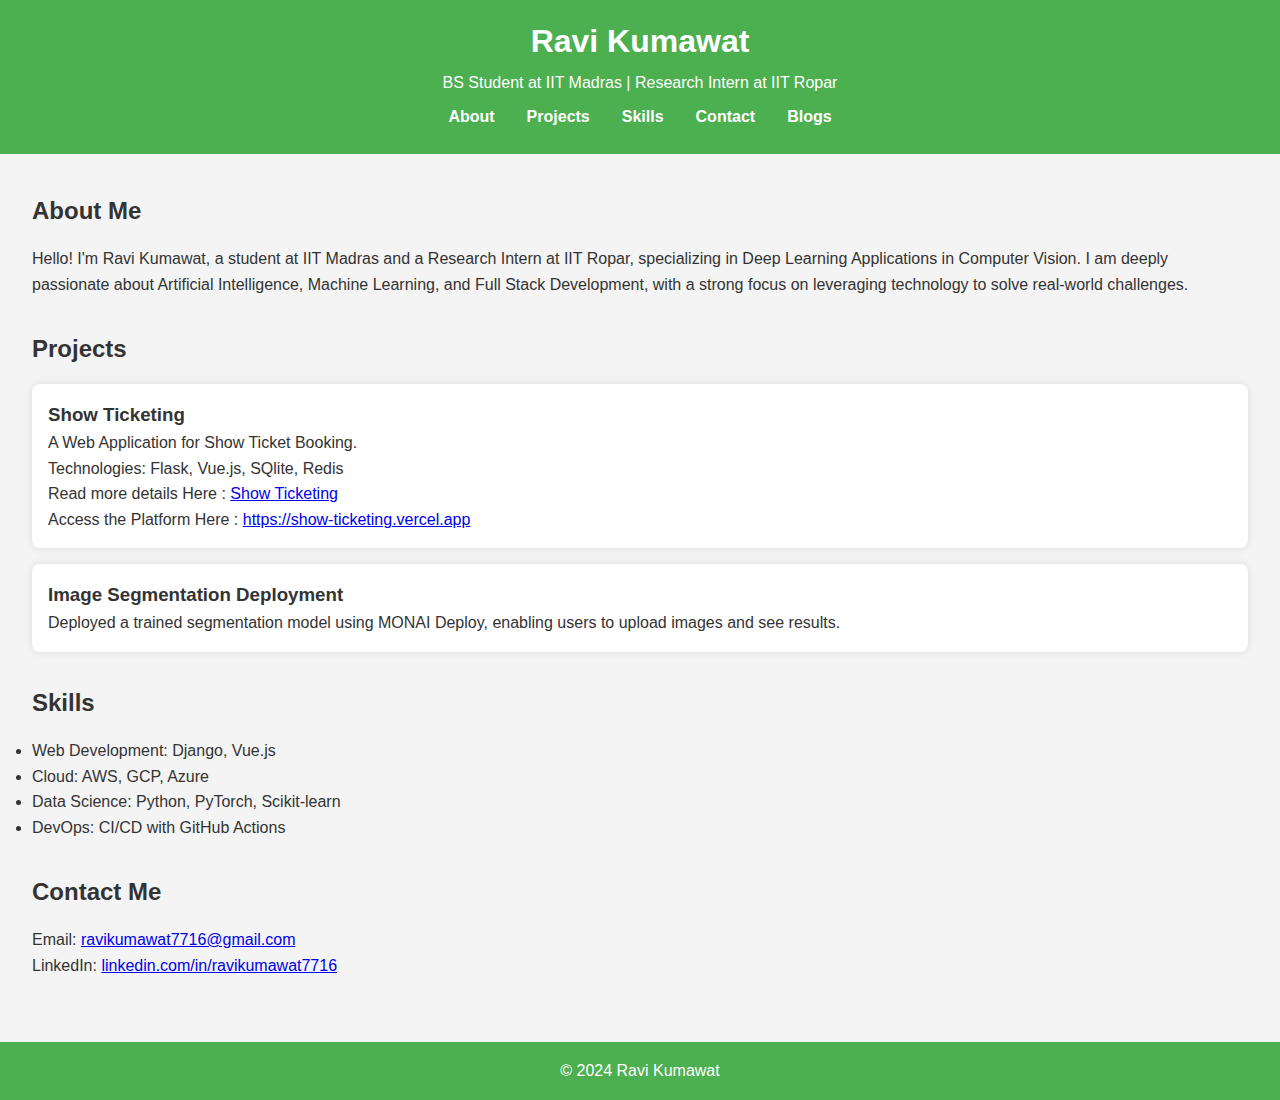
==== index.html @ 5e5f11fb "new version" ====
<!DOCTYPE html>
<html lang="en">
<head>
    <meta charset="UTF-8">
    <meta name="viewport" content="width=device-width, initial-scale=1.0">
    <meta name="description" content="Ravi Kumawat's Portfolio">
    <title>Ravi Kumawat | Portfolio</title>
    <link rel="stylesheet" href="styles.css">
</head>
<body>
    <header>
        <h1>Ravi Kumawat</h1>
        <p>BS Student at IIT Madras | Research Intern at IIT Ropar </p>
        <nav>
            <ul>
                <li><a href="#about">About</a></li>
                <li><a href="#projects">Projects</a></li>
                <li><a href="#skills">Skills</a></li>
                <li><a href="#contact">Contact</a></li>
                <li><a href="/blogs.html">Blogs</a></li>
                
            </ul>
        </nav>
    </header>

    <main>
        <section id="about">
            <h2>About Me</h2>
            <p>Hello! I'm Ravi Kumawat, a student at IIT Madras and a Research Intern at IIT Ropar, specializing in Deep Learning Applications in Computer Vision. I am deeply passionate about Artificial Intelligence, Machine Learning, and Full Stack Development, with a strong focus on leveraging technology to solve real-world challenges.</p>
        </section>

        <section id="projects">
            <h2>Projects</h2>
            <div class="project">
                <h3>Show Ticketing</h3>
                <p>A Web Application for Show Ticket Booking.</p>
                <p>Technologies: Flask, Vue.js, SQlite, Redis</p>
                Read more details Here : 
                <a href="/projects/show-ticketing.html">Show Ticketing</a>
                <p>
                Access the Platform Here : <a href="https://show-ticketing.vercel.app" target="_blank">https://show-ticketing.vercel.app</a></p>
            </div>
            <div class="project">
                <h3>Image Segmentation Deployment</h3>
                <p>Deployed a trained segmentation model using MONAI Deploy, enabling users to upload images and see results.</p>
            </div>
        </section>

        <section id="skills">
            <h2>Skills</h2>
            <ul>
                <li>Web Development: Django, Vue.js</li>
                <li>Cloud: AWS, GCP, Azure</li>
                <li>Data Science: Python, PyTorch, Scikit-learn</li>
                <li>DevOps: CI/CD with GitHub Actions</li>
            </ul>
        </section>

        <section id="contact">
            <h2>Contact Me</h2>
            <p>Email: <a href="mailto:ravikumawat7716@gmail.com">ravikumawat7716@gmail.com</a></p>
            <p>LinkedIn: <a href="https://www.linkedin.com/in/ravikumawat7716" target="_blank">linkedin.com/in/ravikumawat7716</a></p>
        </section>
    </main>

    <footer>
        <p>&copy; 2024 Ravi Kumawat</p>
    </footer>
</body>
</html>
---- styles.css ----
* {
    margin: 0;
    padding: 0;
    box-sizing: border-box;
}

body, html {
    height: 100%;
    font-family: Arial, sans-serif;
    line-height: 1.6;
    background-color: #f4f4f4;
    color: #333;
}

body {
    display: flex;
    flex-direction: column;
}

header {
    background-color: #4CAF50;
    color: white;
    padding: 1rem;
    text-align: center;
    position: fixed;
    top: 0;
    left: 0;
    right: 0;
    z-index: 1000;
}

header h1 {
    margin-bottom: 0.2rem;
}

nav ul {
    display: flex;
    justify-content: center;
    list-style: none;
    margin: 0.5rem 0;
}

nav ul li {
    margin: 0 1rem;
}

nav ul li a {
    text-decoration: none;
    color: white;
    font-weight: bold;
}

main {
    flex: 1;
    padding: 2rem;
    margin-top: 8rem; /* Push content down to account for fixed header */
}

section {
    margin: 2rem 0;
}

h2 {
    margin-bottom: 1rem;
}

.project {
    background-color: white;
    padding: 1rem;
    margin-bottom: 1rem;
    border-radius: 8px;
    box-shadow: 0 0 10px rgba(0, 0, 0, 0.1);
}

footer {
    background-color: #4CAF50;
    color: white;
    text-align: center;
    padding: 1rem;
    margin-top: auto;
    width: 100%;
}
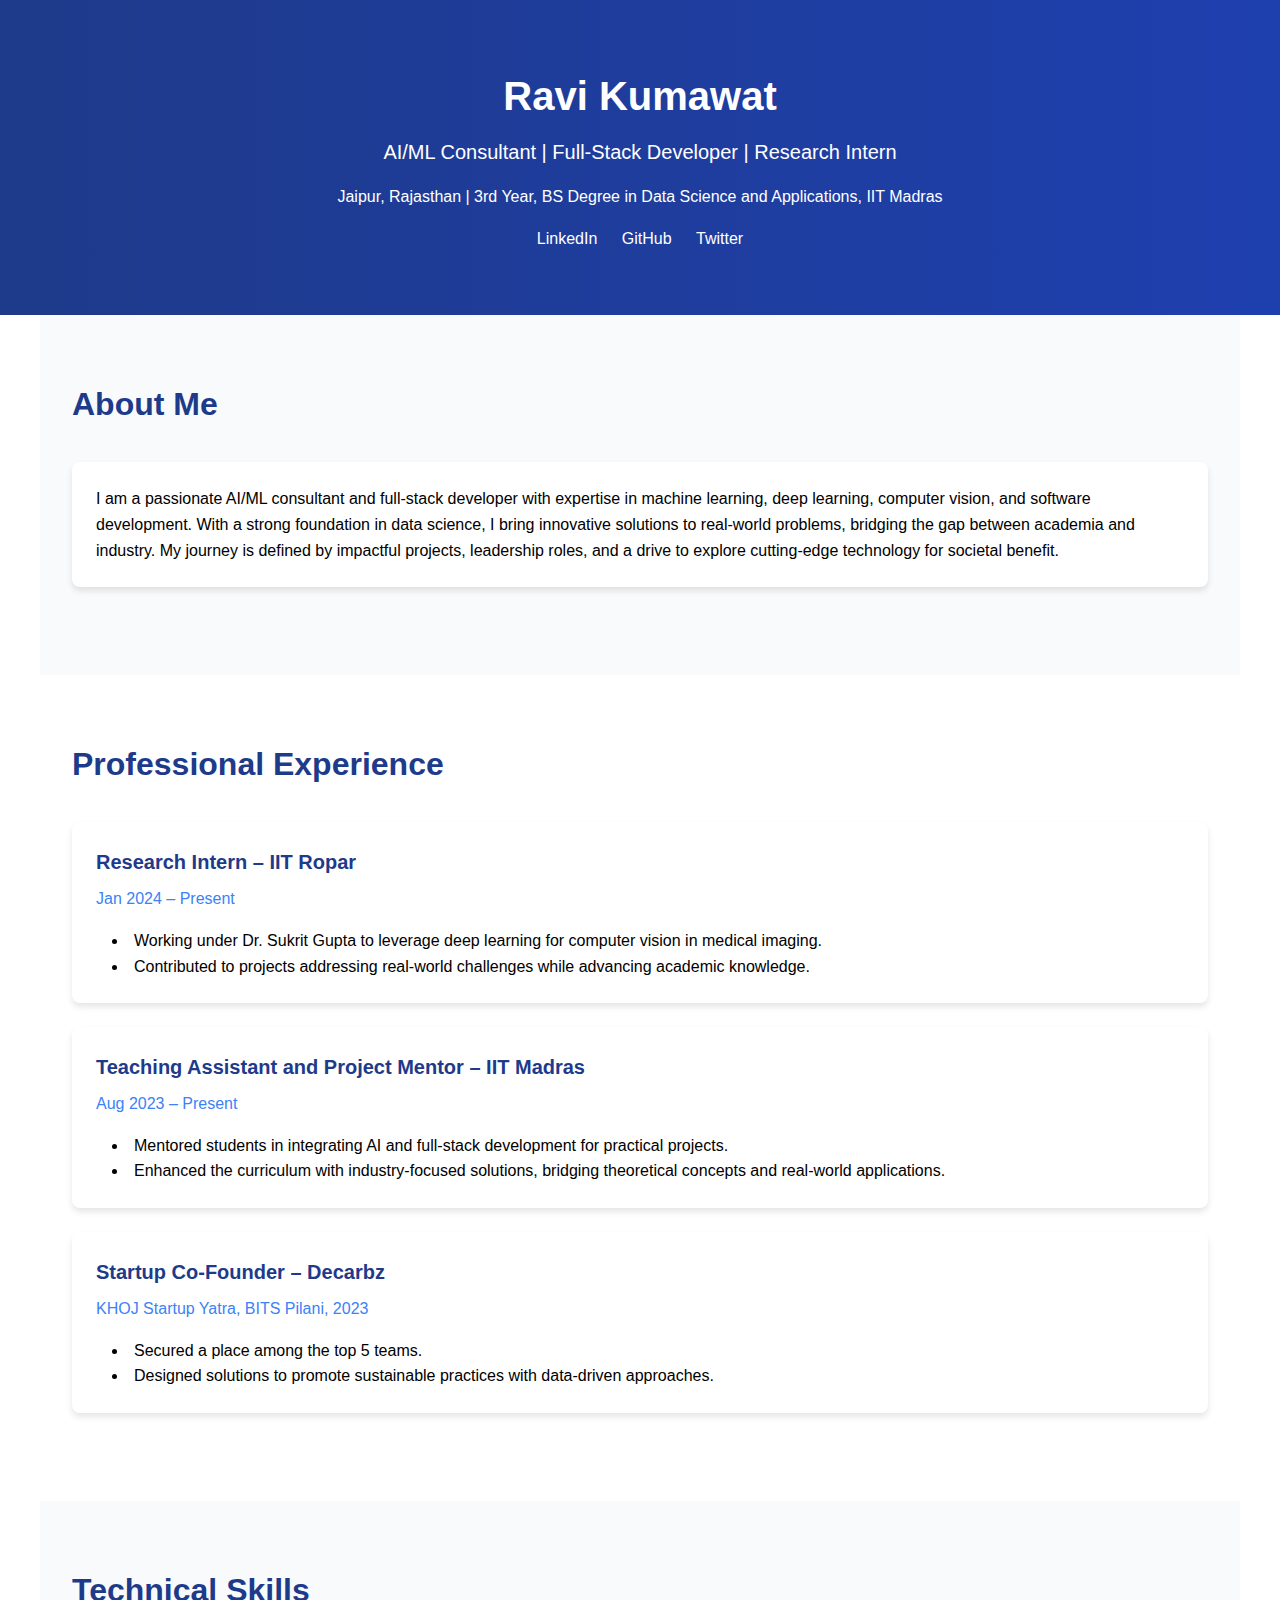
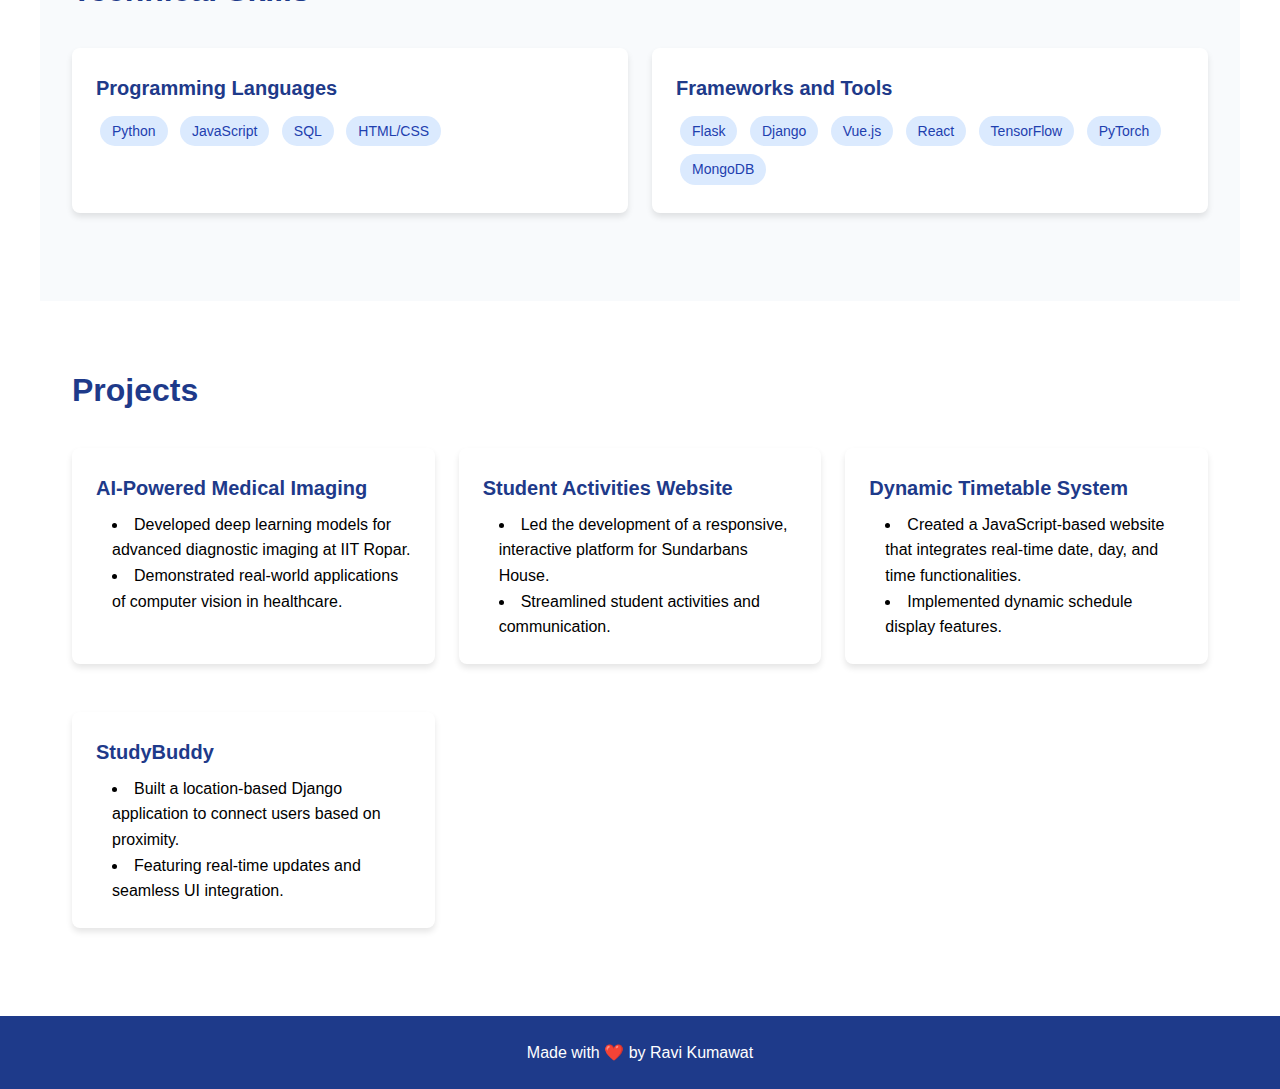
==== commit 015cfb14: "Update index.html" ====
--- a/index.html
+++ b/index.html
@@ -3,68 +3,216 @@
 <head>
     <meta charset="UTF-8">
     <meta name="viewport" content="width=device-width, initial-scale=1.0">
-    <meta name="description" content="Ravi Kumawat's Portfolio">
-    <title>Ravi Kumawat | Portfolio</title>
-    <link rel="stylesheet" href="styles.css">
+    <title>Ravi Kumawat - Portfolio</title>
+    <style>
+        * {
+            margin: 0;
+            padding: 0;
+            box-sizing: border-box;
+            font-family: 'Segoe UI', Tahoma, Geneva, Verdana, sans-serif;
+        }
+
+        body {
+            line-height: 1.6;
+        }
+
+        .header {
+            background: linear-gradient(to right, #1e3a8a, #1e40af);
+            color: white;
+            padding: 4rem 2rem;
+            text-align: center;
+        }
+
+        .social-links {
+            margin-top: 1rem;
+        }
+
+        .social-links a {
+            color: white;
+            margin: 0 10px;
+            text-decoration: none;
+        }
+
+        .section {
+            padding: 4rem 2rem;
+            max-width: 1200px;
+            margin: 0 auto;
+        }
+
+        .section:nth-child(even) {
+            background-color: #f8fafc;
+        }
+
+        .section-title {
+            font-size: 2rem;
+            margin-bottom: 2rem;
+            color: #1e3a8a;
+        }
+
+        .card {
+            background: white;
+            border-radius: 8px;
+            padding: 1.5rem;
+            margin-bottom: 1.5rem;
+            box-shadow: 0 4px 6px rgba(0, 0, 0, 0.1);
+        }
+
+        .experience-title {
+            color: #1e3a8a;
+            font-size: 1.25rem;
+            margin-bottom: 0.5rem;
+        }
+
+        .experience-period {
+            color: #3b82f6;
+            margin-bottom: 1rem;
+        }
+
+        .skills-grid {
+            display: grid;
+            grid-template-columns: repeat(auto-fit, minmax(250px, 1fr));
+            gap: 1.5rem;
+        }
+
+        .skill-tag {
+            display: inline-block;
+            background: #dbeafe;
+            color: #1e40af;
+            padding: 0.25rem 0.75rem;
+            border-radius: 9999px;
+            margin: 0.25rem;
+            font-size: 0.875rem;
+        }
+
+        .projects-grid {
+            display: grid;
+            grid-template-columns: repeat(auto-fit, minmax(300px, 1fr));
+            gap: 1.5rem;
+        }
+
+        .footer {
+            text-align: center;
+            padding: 1.5rem;
+            background: #1e3a8a;
+            color: white;
+        }
+
+        ul {
+            list-style-position: inside;
+            margin-left: 1rem;
+        }
+    </style>
 </head>
 <body>
-    <header>
-        <h1>Ravi Kumawat</h1>
-        <p>BS Student at IIT Madras | Research Intern at IIT Ropar </p>
-        <nav>
+    <header class="header">
+        <h1 style="font-size: 2.5rem; margin-bottom: 0.5rem;">Ravi Kumawat</h1>
+        <p style="font-size: 1.25rem; margin-bottom: 1rem;">AI/ML Consultant | Full-Stack Developer | Research Intern</p>
+        <p>Jaipur, Rajasthan | 3rd Year, BS Degree in Data Science and Applications, IIT Madras</p>
+        <div class="social-links">
+            <a href="https://linkedin.com/in/ravikumawat7716" target="_blank">LinkedIn</a>
+            <a href="https://github.com/ravikumawat7716" target="_blank">GitHub</a>
+            <a href="https://twitter.com/ravikumawat7716" target="_blank">Twitter</a>
+        </div>
+    </header>
+
+    <section class="section">
+        <h2 class="section-title">About Me</h2>
+        <div class="card">
+            <p>I am a passionate AI/ML consultant and full-stack developer with expertise in machine learning, deep learning, computer vision, and software development. With a strong foundation in data science, I bring innovative solutions to real-world problems, bridging the gap between academia and industry. My journey is defined by impactful projects, leadership roles, and a drive to explore cutting-edge technology for societal benefit.</p>
+        </div>
+    </section>
+
+    <section class="section">
+        <h2 class="section-title">Professional Experience</h2>
+        <div class="card">
+            <h3 class="experience-title">Research Intern – IIT Ropar</h3>
+            <p class="experience-period">Jan 2024 – Present</p>
             <ul>
-                <li><a href="#about">About</a></li>
-                <li><a href="#projects">Projects</a></li>
-                <li><a href="#skills">Skills</a></li>
-                <li><a href="#contact">Contact</a></li>
-                <li><a href="/blogs.html">Blogs</a></li>
-                
+                <li>Working under Dr. Sukrit Gupta to leverage deep learning for computer vision in medical imaging.</li>
+                <li>Contributed to projects addressing real-world challenges while advancing academic knowledge.</li>
             </ul>
-        </nav>
-    </header>
-
-    <main>
-        <section id="about">
-            <h2>About Me</h2>
-            <p>Hello! I'm Ravi Kumawat, a student at IIT Madras and a Research Intern at IIT Ropar, specializing in Deep Learning Applications in Computer Vision. I am deeply passionate about Artificial Intelligence, Machine Learning, and Full Stack Development, with a strong focus on leveraging technology to solve real-world challenges.</p>
-        </section>
-
-        <section id="projects">
-            <h2>Projects</h2>
-            <div class="project">
-                <h3>Show Ticketing</h3>
-                <p>A Web Application for Show Ticket Booking.</p>
-                <p>Technologies: Flask, Vue.js, SQlite, Redis</p>
-                Read more details Here : 
-                <a href="/projects/show-ticketing.html">Show Ticketing</a>
-                <p>
-                Access the Platform Here : <a href="https://show-ticketing.vercel.app" target="_blank">https://show-ticketing.vercel.app</a></p>
-            </div>
-            <div class="project">
-                <h3>Image Segmentation Deployment</h3>
-                <p>Deployed a trained segmentation model using MONAI Deploy, enabling users to upload images and see results.</p>
-            </div>
-        </section>
-
-        <section id="skills">
-            <h2>Skills</h2>
+        </div>
+        <div class="card">
+            <h3 class="experience-title">Teaching Assistant and Project Mentor – IIT Madras</h3>
+            <p class="experience-period">Aug 2023 – Present</p>
             <ul>
-                <li>Web Development: Django, Vue.js</li>
-                <li>Cloud: AWS, GCP, Azure</li>
-                <li>Data Science: Python, PyTorch, Scikit-learn</li>
-                <li>DevOps: CI/CD with GitHub Actions</li>
+                <li>Mentored students in integrating AI and full-stack development for practical projects.</li>
+                <li>Enhanced the curriculum with industry-focused solutions, bridging theoretical concepts and real-world applications.</li>
             </ul>
-        </section>
-
-        <section id="contact">
-            <h2>Contact Me</h2>
-            <p>Email: <a href="mailto:ravikumawat7716@gmail.com">ravikumawat7716@gmail.com</a></p>
-            <p>LinkedIn: <a href="https://www.linkedin.com/in/ravikumawat7716" target="_blank">linkedin.com/in/ravikumawat7716</a></p>
-        </section>
-    </main>
-
-    <footer>
-        <p>&copy; 2024 Ravi Kumawat</p>
+        </div>
+        <div class="card">
+            <h3 class="experience-title">Startup Co-Founder – Decarbz</h3>
+            <p class="experience-period">KHOJ Startup Yatra, BITS Pilani, 2023</p>
+            <ul>
+                <li>Secured a place among the top 5 teams.</li>
+                <li>Designed solutions to promote sustainable practices with data-driven approaches.</li>
+            </ul>
+        </div>
+    </section>
+
+    <section class="section">
+        <h2 class="section-title">Technical Skills</h2>
+        <div class="skills-grid">
+            <div class="card">
+                <h3 class="experience-title">Programming Languages</h3>
+                <div>
+                    <span class="skill-tag">Python</span>
+                    <span class="skill-tag">JavaScript</span>
+                    <span class="skill-tag">SQL</span>
+                    <span class="skill-tag">HTML/CSS</span>
+                </div>
+            </div>
+            <div class="card">
+                <h3 class="experience-title">Frameworks and Tools</h3>
+                <div>
+                    <span class="skill-tag">Flask</span>
+                    <span class="skill-tag">Django</span>
+                    <span class="skill-tag">Vue.js</span>
+                    <span class="skill-tag">React</span>
+                    <span class="skill-tag">TensorFlow</span>
+                    <span class="skill-tag">PyTorch</span>
+                    <span class="skill-tag">MongoDB</span>
+                </div>
+            </div>
+        </div>
+    </section>
+
+    <section class="section">
+        <h2 class="section-title">Projects</h2>
+        <div class="projects-grid">
+            <div class="card">
+                <h3 class="experience-title">AI-Powered Medical Imaging</h3>
+                <ul>
+                    <li>Developed deep learning models for advanced diagnostic imaging at IIT Ropar.</li>
+                    <li>Demonstrated real-world applications of computer vision in healthcare.</li>
+                </ul>
+            </div>
+            <div class="card">
+                <h3 class="experience-title">Student Activities Website</h3>
+                <ul>
+                    <li>Led the development of a responsive, interactive platform for Sundarbans House.</li>
+                    <li>Streamlined student activities and communication.</li>
+                </ul>
+            </div>
+            <div class="card">
+                <h3 class="experience-title">Dynamic Timetable System</h3>
+                <ul>
+                    <li>Created a JavaScript-based website that integrates real-time date, day, and time functionalities.</li>
+                    <li>Implemented dynamic schedule display features.</li>
+                </ul>
+            </div>
+            <div class="card">
+                <h3 class="experience-title">StudyBuddy</h3>
+                <ul>
+                    <li>Built a location-based Django application to connect users based on proximity.</li>
+                    <li>Featuring real-time updates and seamless UI integration.</li>
+                </ul>
+            </div>
+        </div>
+    </section>
+
+    <footer class="footer">
+        Made with ❤️ by Ravi Kumawat
     </footer>
 </body>
 </html>
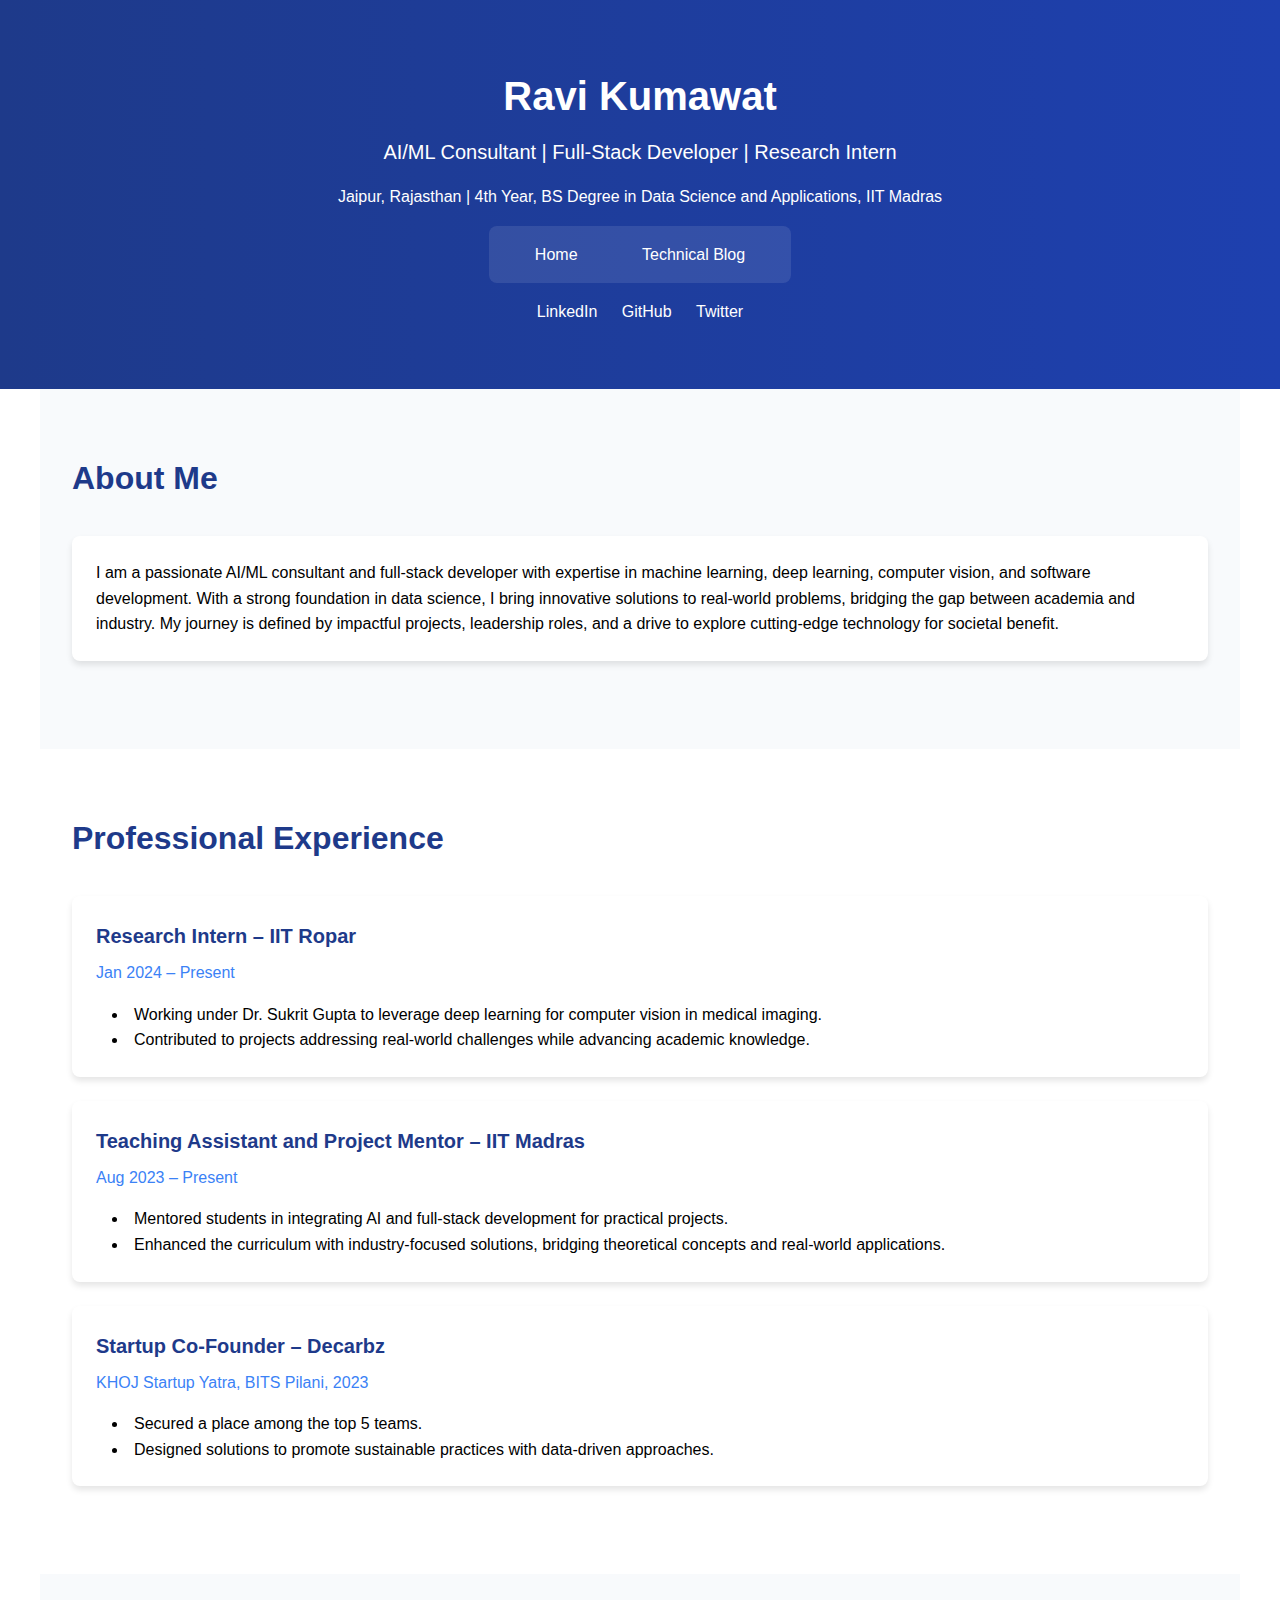
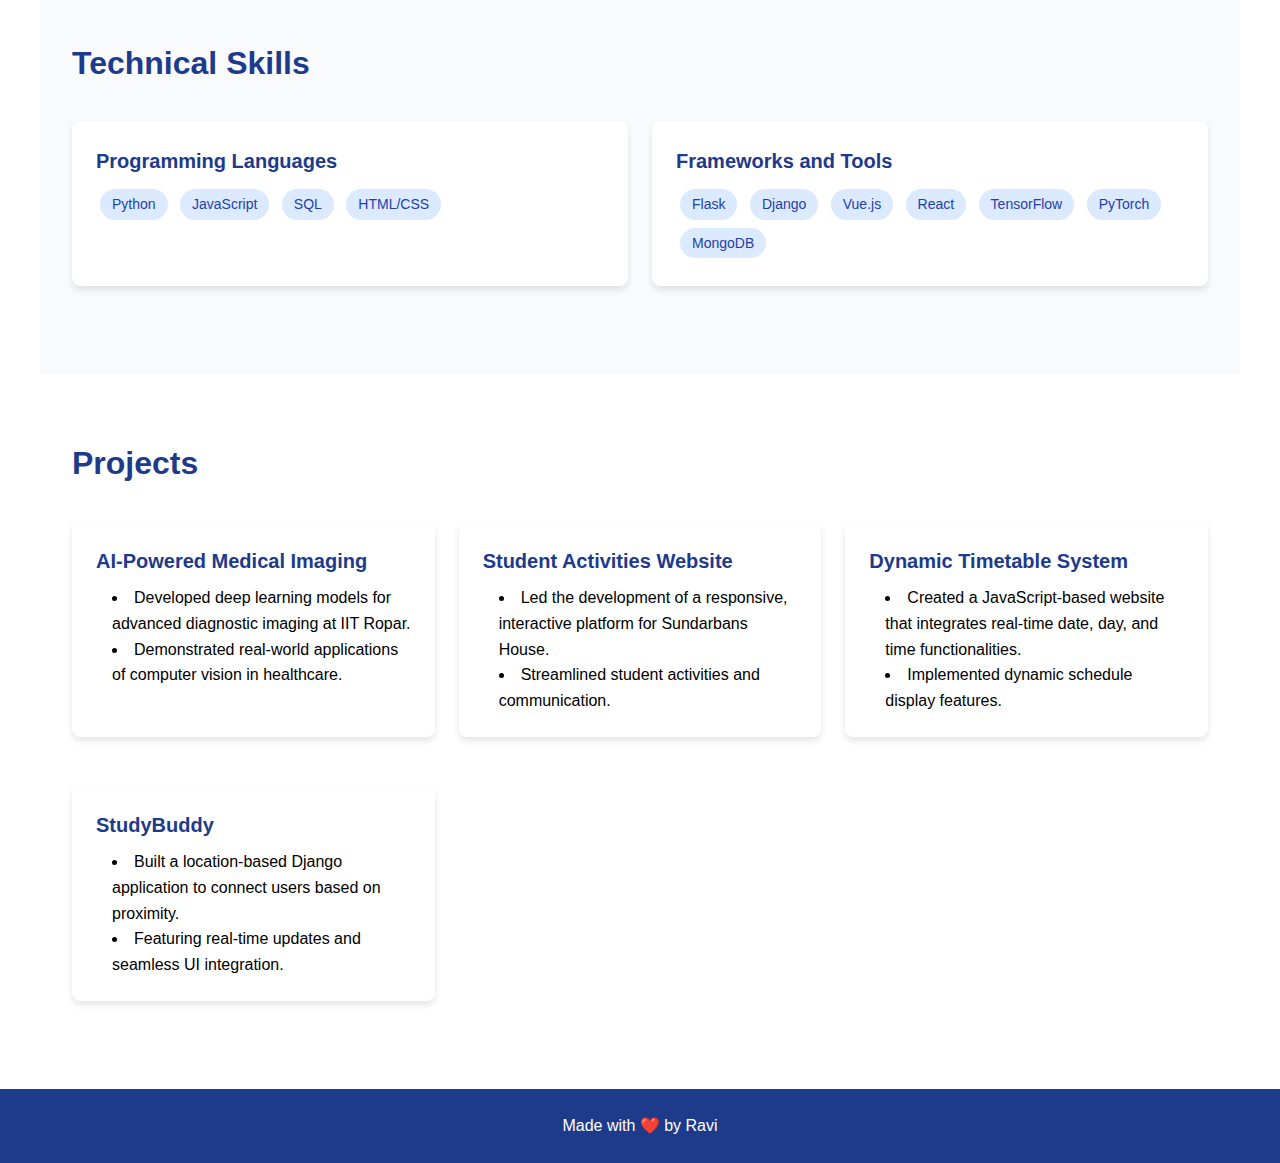
==== commit f8a4bcf8: "Update index.html" ====
--- a/index.html
+++ b/index.html
@@ -1,218 +1,316 @@
 <!DOCTYPE html>
 <html lang="en">
-<head>
-    <meta charset="UTF-8">
-    <meta name="viewport" content="width=device-width, initial-scale=1.0">
+  <head>
+    <meta charset="UTF-8" />
+    <meta name="viewport" content="width=device-width, initial-scale=1.0" />
     <title>Ravi Kumawat - Portfolio</title>
     <style>
-        * {
-            margin: 0;
-            padding: 0;
-            box-sizing: border-box;
-            font-family: 'Segoe UI', Tahoma, Geneva, Verdana, sans-serif;
-        }
-
-        body {
-            line-height: 1.6;
-        }
-
-        .header {
-            background: linear-gradient(to right, #1e3a8a, #1e40af);
-            color: white;
-            padding: 4rem 2rem;
-            text-align: center;
-        }
-
-        .social-links {
-            margin-top: 1rem;
-        }
-
-        .social-links a {
-            color: white;
-            margin: 0 10px;
-            text-decoration: none;
-        }
-
-        .section {
-            padding: 4rem 2rem;
-            max-width: 1200px;
-            margin: 0 auto;
-        }
-
-        .section:nth-child(even) {
-            background-color: #f8fafc;
-        }
-
-        .section-title {
-            font-size: 2rem;
-            margin-bottom: 2rem;
-            color: #1e3a8a;
-        }
-
-        .card {
-            background: white;
-            border-radius: 8px;
-            padding: 1.5rem;
-            margin-bottom: 1.5rem;
-            box-shadow: 0 4px 6px rgba(0, 0, 0, 0.1);
-        }
-
-        .experience-title {
-            color: #1e3a8a;
-            font-size: 1.25rem;
-            margin-bottom: 0.5rem;
-        }
-
-        .experience-period {
-            color: #3b82f6;
-            margin-bottom: 1rem;
-        }
-
-        .skills-grid {
-            display: grid;
-            grid-template-columns: repeat(auto-fit, minmax(250px, 1fr));
-            gap: 1.5rem;
-        }
-
-        .skill-tag {
-            display: inline-block;
-            background: #dbeafe;
-            color: #1e40af;
-            padding: 0.25rem 0.75rem;
-            border-radius: 9999px;
-            margin: 0.25rem;
-            font-size: 0.875rem;
-        }
-
-        .projects-grid {
-            display: grid;
-            grid-template-columns: repeat(auto-fit, minmax(300px, 1fr));
-            gap: 1.5rem;
-        }
-
-        .footer {
-            text-align: center;
-            padding: 1.5rem;
-            background: #1e3a8a;
-            color: white;
-        }
-
-        ul {
-            list-style-position: inside;
-            margin-left: 1rem;
-        }
+      * {
+        margin: 0;
+        padding: 0;
+        box-sizing: border-box;
+        font-family: 'Segoe UI', Tahoma, Geneva, Verdana, sans-serif;
+      }
+
+      body {
+        line-height: 1.6;
+      }
+
+      .header {
+        background: linear-gradient(to right, #1e3a8a, #1e40af);
+        color: white;
+        padding: 4rem 2rem;
+        text-align: center;
+      }
+
+      .nav-links {
+        margin-top: 1rem;
+        padding: 1rem;
+        background: rgba(255, 255, 255, 0.1);
+        border-radius: 8px;
+        display: inline-block;
+      }
+
+      .nav-links a {
+        color: white;
+        margin: 0 15px;
+        text-decoration: none;
+        padding: 5px 15px;
+        border-radius: 4px;
+        transition: background-color 0.3s;
+      }
+
+      .nav-links a:hover {
+        background-color: rgba(255, 255, 255, 0.2);
+      }
+
+      .social-links {
+        margin-top: 1rem;
+      }
+
+      .social-links a {
+        color: white;
+        margin: 0 10px;
+        text-decoration: none;
+      }
+
+      .section {
+        padding: 4rem 2rem;
+        max-width: 1200px;
+        margin: 0 auto;
+      }
+
+      .section:nth-child(even) {
+        background-color: #f8fafc;
+      }
+
+      .section-title {
+        font-size: 2rem;
+        margin-bottom: 2rem;
+        color: #1e3a8a;
+      }
+
+      .card {
+        background: white;
+        border-radius: 8px;
+        padding: 1.5rem;
+        margin-bottom: 1.5rem;
+        box-shadow: 0 4px 6px rgba(0, 0, 0, 0.1);
+        transition: transform 0.3s ease;
+      }
+
+      .card:hover {
+        transform: translateY(-5px);
+      }
+
+      .experience-title {
+        color: #1e3a8a;
+        font-size: 1.25rem;
+        margin-bottom: 0.5rem;
+      }
+
+      .experience-period {
+        color: #3b82f6;
+        margin-bottom: 1rem;
+      }
+
+      .skills-grid {
+        display: grid;
+        grid-template-columns: repeat(auto-fit, minmax(250px, 1fr));
+        gap: 1.5rem;
+      }
+
+      .skill-tag {
+        display: inline-block;
+        background: #dbeafe;
+        color: #1e40af;
+        padding: 0.25rem 0.75rem;
+        border-radius: 9999px;
+        margin: 0.25rem;
+        font-size: 0.875rem;
+        transition: background-color 0.3s;
+      }
+
+      .skill-tag:hover {
+        background: #bfdbfe;
+      }
+
+      .projects-grid {
+        display: grid;
+        grid-template-columns: repeat(auto-fit, minmax(300px, 1fr));
+        gap: 1.5rem;
+      }
+
+      .footer {
+        text-align: center;
+        padding: 1.5rem;
+        background: #1e3a8a;
+        color: white;
+      }
+
+      ul {
+        list-style-position: inside;
+        margin-left: 1rem;
+      }
+
+      .blog-link {
+        display: inline-block;
+        background: #3b82f6;
+        color: white;
+        padding: 0.5rem 1rem;
+        border-radius: 4px;
+        text-decoration: none;
+        transition: background-color 0.3s;
+      }
+
+      .blog-link:hover {
+        background: #2563eb;
+      }
     </style>
-</head>
-<body>
+  </head>
+  <body>
     <header class="header">
-        <h1 style="font-size: 2.5rem; margin-bottom: 0.5rem;">Ravi Kumawat</h1>
-        <p style="font-size: 1.25rem; margin-bottom: 1rem;">AI/ML Consultant | Full-Stack Developer | Research Intern</p>
-        <p>Jaipur, Rajasthan | 3rd Year, BS Degree in Data Science and Applications, IIT Madras</p>
-        <div class="social-links">
-            <a href="https://linkedin.com/in/ravikumawat7716" target="_blank">LinkedIn</a>
-            <a href="https://github.com/ravikumawat7716" target="_blank">GitHub</a>
-            <a href="https://twitter.com/ravikumawat7716" target="_blank">Twitter</a>
-        </div>
+      <h1 style="font-size: 2.5rem; margin-bottom: 0.5rem">Ravi Kumawat</h1>
+      <p style="font-size: 1.25rem; margin-bottom: 1rem">
+        AI/ML Consultant | Full-Stack Developer | Research Intern
+      </p>
+      <p>
+        Jaipur, Rajasthan | 4th Year, BS Degree in Data Science and
+        Applications, IIT Madras
+      </p>
+      <div class="nav-links">
+        <a href="index.html">Home</a>
+        <a href="blog.html">Technical Blog</a>
+      </div>
+      <div class="social-links">
+        <a href="https://linkedin.com/in/ravikumawat7716" target="_blank"
+          >LinkedIn</a
+        >
+        <a href="https://github.com/ravikumawat7716" target="_blank">GitHub</a>
+        <a href="https://twitter.com/ravikumawat7716" target="_blank"
+          >Twitter</a
+        >
+      </div>
     </header>
 
     <section class="section">
-        <h2 class="section-title">About Me</h2>
-        <div class="card">
-            <p>I am a passionate AI/ML consultant and full-stack developer with expertise in machine learning, deep learning, computer vision, and software development. With a strong foundation in data science, I bring innovative solutions to real-world problems, bridging the gap between academia and industry. My journey is defined by impactful projects, leadership roles, and a drive to explore cutting-edge technology for societal benefit.</p>
-        </div>
+      <h2 class="section-title">About Me</h2>
+      <div class="card">
+        <p>
+          I am a passionate AI/ML consultant and full-stack developer with
+          expertise in machine learning, deep learning, computer vision, and
+          software development. With a strong foundation in data science, I
+          bring innovative solutions to real-world problems, bridging the gap
+          between academia and industry. My journey is defined by impactful
+          projects, leadership roles, and a drive to explore cutting-edge
+          technology for societal benefit.
+        </p>
+      </div>
     </section>
 
     <section class="section">
-        <h2 class="section-title">Professional Experience</h2>
-        <div class="card">
-            <h3 class="experience-title">Research Intern – IIT Ropar</h3>
-            <p class="experience-period">Jan 2024 – Present</p>
-            <ul>
-                <li>Working under Dr. Sukrit Gupta to leverage deep learning for computer vision in medical imaging.</li>
-                <li>Contributed to projects addressing real-world challenges while advancing academic knowledge.</li>
-            </ul>
-        </div>
-        <div class="card">
-            <h3 class="experience-title">Teaching Assistant and Project Mentor – IIT Madras</h3>
-            <p class="experience-period">Aug 2023 – Present</p>
-            <ul>
-                <li>Mentored students in integrating AI and full-stack development for practical projects.</li>
-                <li>Enhanced the curriculum with industry-focused solutions, bridging theoretical concepts and real-world applications.</li>
-            </ul>
-        </div>
-        <div class="card">
-            <h3 class="experience-title">Startup Co-Founder – Decarbz</h3>
-            <p class="experience-period">KHOJ Startup Yatra, BITS Pilani, 2023</p>
-            <ul>
-                <li>Secured a place among the top 5 teams.</li>
-                <li>Designed solutions to promote sustainable practices with data-driven approaches.</li>
-            </ul>
-        </div>
+      <h2 class="section-title">Professional Experience</h2>
+      <div class="card">
+        <h3 class="experience-title">Research Intern – IIT Ropar</h3>
+        <p class="experience-period">Jan 2024 – Present</p>
+        <ul>
+          <li>
+            Working under Dr. Sukrit Gupta to leverage deep learning for
+            computer vision in medical imaging.
+          </li>
+          <li>
+            Contributed to projects addressing real-world challenges while
+            advancing academic knowledge.
+          </li>
+        </ul>
+      </div>
+      <div class="card">
+        <h3 class="experience-title">
+          Teaching Assistant and Project Mentor – IIT Madras
+        </h3>
+        <p class="experience-period">Aug 2023 – Present</p>
+        <ul>
+          <li>
+            Mentored students in integrating AI and full-stack development for
+            practical projects.
+          </li>
+          <li>
+            Enhanced the curriculum with industry-focused solutions, bridging
+            theoretical concepts and real-world applications.
+          </li>
+        </ul>
+      </div>
+      <div class="card">
+        <h3 class="experience-title">Startup Co-Founder – Decarbz</h3>
+        <p class="experience-period">KHOJ Startup Yatra, BITS Pilani, 2023</p>
+        <ul>
+          <li>Secured a place among the top 5 teams.</li>
+          <li>
+            Designed solutions to promote sustainable practices with data-driven
+            approaches.
+          </li>
+        </ul>
+      </div>
     </section>
 
     <section class="section">
-        <h2 class="section-title">Technical Skills</h2>
-        <div class="skills-grid">
-            <div class="card">
-                <h3 class="experience-title">Programming Languages</h3>
-                <div>
-                    <span class="skill-tag">Python</span>
-                    <span class="skill-tag">JavaScript</span>
-                    <span class="skill-tag">SQL</span>
-                    <span class="skill-tag">HTML/CSS</span>
-                </div>
-            </div>
-            <div class="card">
-                <h3 class="experience-title">Frameworks and Tools</h3>
-                <div>
-                    <span class="skill-tag">Flask</span>
-                    <span class="skill-tag">Django</span>
-                    <span class="skill-tag">Vue.js</span>
-                    <span class="skill-tag">React</span>
-                    <span class="skill-tag">TensorFlow</span>
-                    <span class="skill-tag">PyTorch</span>
-                    <span class="skill-tag">MongoDB</span>
-                </div>
-            </div>
-        </div>
+      <h2 class="section-title">Technical Skills</h2>
+      <div class="skills-grid">
+        <div class="card">
+          <h3 class="experience-title">Programming Languages</h3>
+          <div>
+            <span class="skill-tag">Python</span>
+            <span class="skill-tag">JavaScript</span>
+            <span class="skill-tag">SQL</span>
+            <span class="skill-tag">HTML/CSS</span>
+          </div>
+        </div>
+        <div class="card">
+          <h3 class="experience-title">Frameworks and Tools</h3>
+          <div>
+            <span class="skill-tag">Flask</span>
+            <span class="skill-tag">Django</span>
+            <span class="skill-tag">Vue.js</span>
+            <span class="skill-tag">React</span>
+            <span class="skill-tag">TensorFlow</span>
+            <span class="skill-tag">PyTorch</span>
+            <span class="skill-tag">MongoDB</span>
+          </div>
+        </div>
+      </div>
     </section>
 
     <section class="section">
-        <h2 class="section-title">Projects</h2>
-        <div class="projects-grid">
-            <div class="card">
-                <h3 class="experience-title">AI-Powered Medical Imaging</h3>
-                <ul>
-                    <li>Developed deep learning models for advanced diagnostic imaging at IIT Ropar.</li>
-                    <li>Demonstrated real-world applications of computer vision in healthcare.</li>
-                </ul>
-            </div>
-            <div class="card">
-                <h3 class="experience-title">Student Activities Website</h3>
-                <ul>
-                    <li>Led the development of a responsive, interactive platform for Sundarbans House.</li>
-                    <li>Streamlined student activities and communication.</li>
-                </ul>
-            </div>
-            <div class="card">
-                <h3 class="experience-title">Dynamic Timetable System</h3>
-                <ul>
-                    <li>Created a JavaScript-based website that integrates real-time date, day, and time functionalities.</li>
-                    <li>Implemented dynamic schedule display features.</li>
-                </ul>
-            </div>
-            <div class="card">
-                <h3 class="experience-title">StudyBuddy</h3>
-                <ul>
-                    <li>Built a location-based Django application to connect users based on proximity.</li>
-                    <li>Featuring real-time updates and seamless UI integration.</li>
-                </ul>
-            </div>
-        </div>
+      <h2 class="section-title">Projects</h2>
+      <div class="projects-grid">
+        <div class="card">
+          <h3 class="experience-title">AI-Powered Medical Imaging</h3>
+          <ul>
+            <li>
+              Developed deep learning models for advanced diagnostic imaging at
+              IIT Ropar.
+            </li>
+            <li>
+              Demonstrated real-world applications of computer vision in
+              healthcare.
+            </li>
+          </ul>
+        </div>
+        <div class="card">
+          <h3 class="experience-title">Student Activities Website</h3>
+          <ul>
+            <li>
+              Led the development of a responsive, interactive platform for
+              Sundarbans House.
+            </li>
+            <li>Streamlined student activities and communication.</li>
+          </ul>
+        </div>
+        <div class="card">
+          <h3 class="experience-title">Dynamic Timetable System</h3>
+          <ul>
+            <li>
+              Created a JavaScript-based website that integrates real-time date,
+              day, and time functionalities.
+            </li>
+            <li>Implemented dynamic schedule display features.</li>
+          </ul>
+        </div>
+        <div class="card">
+          <h3 class="experience-title">StudyBuddy</h3>
+          <ul>
+            <li>
+              Built a location-based Django application to connect users based
+              on proximity.
+            </li>
+            <li>Featuring real-time updates and seamless UI integration.</li>
+          </ul>
+        </div>
+      </div>
     </section>
 
     <footer class="footer">
-        Made with ❤️ by Ravi Kumawat
+      <p>Made with ❤️ by Ravi</p>
     </footer>
-</body>
+  </body>
 </html>
